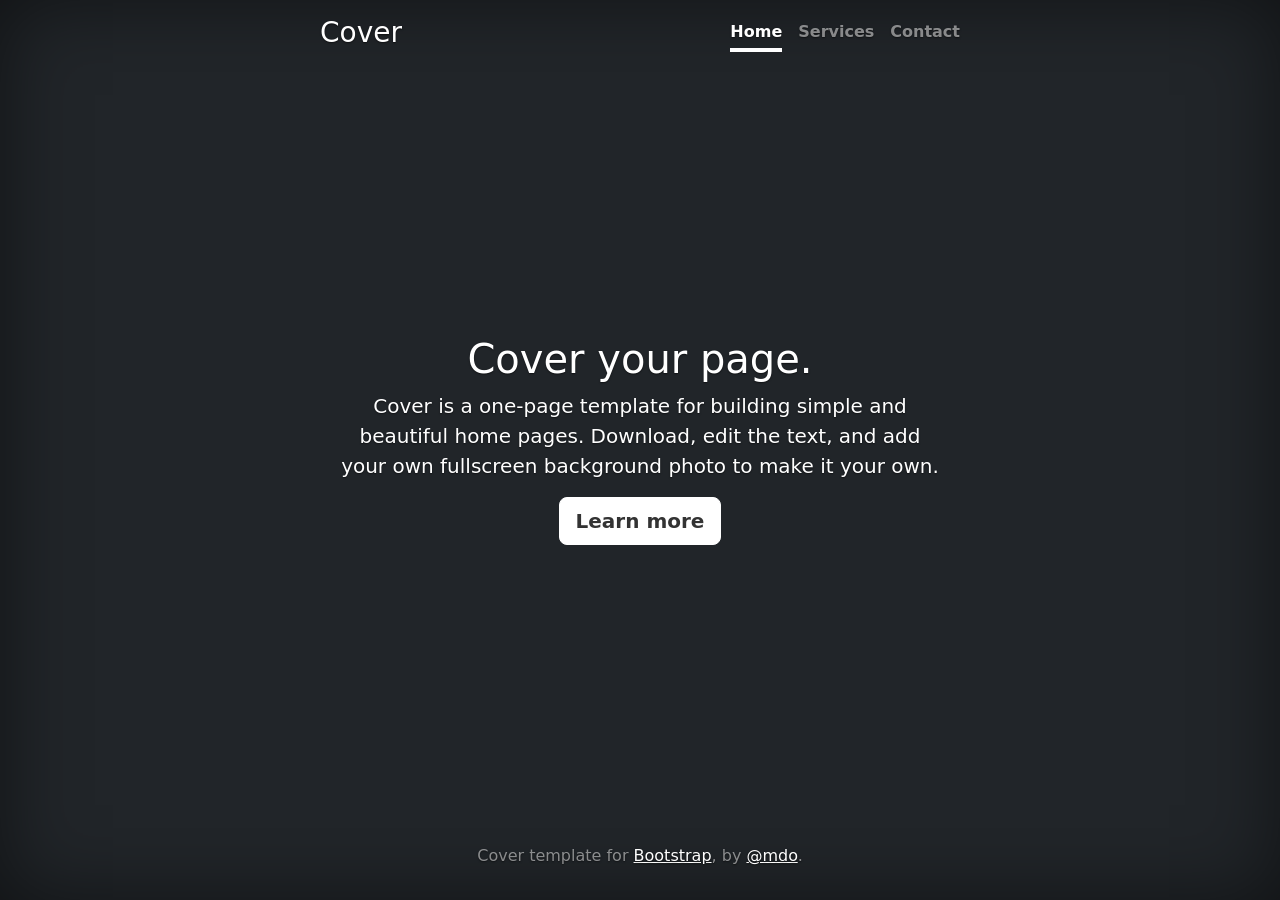
==== contact.html @ ecceadbd "3 pages" ====
<!doctype html>
<html lang="en" class="h-100">
  <head>
    <meta charset="utf-8">
    <meta name="viewport" content="width=device-width, initial-scale=1">
    <meta name="description" content="">
    <meta name="author" content="Mark Otto, Jacob Thornton, and Bootstrap contributors">
    <meta name="generator" content="Hugo 0.79.0">
    <title>Cover Template · Bootstrap v5.0</title>

    <link rel="canonical" href="https://getbootstrap.com/docs/5.0/examples/cover/">

    

    <!-- Bootstrap core CSS -->
<link href="https://cdnjs.cloudflare.com/ajax/libs/twitter-bootstrap/5.0.0-beta1/css/bootstrap.min.css" rel="stylesheet">

    <style>
      .bd-placeholder-img {
        font-size: 1.125rem;
        text-anchor: middle;
        -webkit-user-select: none;
        -moz-user-select: none;
        user-select: none;
      }

      @media (min-width: 768px) {
        .bd-placeholder-img-lg {
          font-size: 3.5rem;
        }
      }
    </style>

    
    <!-- Custom styles for this template -->
    <style>
        /*
 * Globals
 */


/* Custom default button */
.btn-secondary,
.btn-secondary:hover,
.btn-secondary:focus {
  color: #333;
  text-shadow: none; /* Prevent inheritance from `body` */
}


/*
 * Base structure
 */

body {
  text-shadow: 0 .05rem .1rem rgba(0, 0, 0, .5);
  box-shadow: inset 0 0 5rem rgba(0, 0, 0, .5);
}

.cover-container {
  max-width: 42em;
}


/*
 * Header
 */

.nav-masthead .nav-link {
  padding: .25rem 0;
  font-weight: 700;
  color: rgba(255, 255, 255, .5);
  background-color: transparent;
  border-bottom: .25rem solid transparent;
}

.nav-masthead .nav-link:hover,
.nav-masthead .nav-link:focus {
  border-bottom-color: rgba(255, 255, 255, .25);
}

.nav-masthead .nav-link + .nav-link {
  margin-left: 1rem;
}

.nav-masthead .active {
  color: #fff;
  border-bottom-color: #fff;
}

        </style>
  </head>
  <body class="d-flex h-100 text-center text-white bg-dark">
    
<div class="cover-container d-flex w-100 h-100 p-3 mx-auto flex-column">
  <header class="mb-auto">
    <div>
      <h3 class="float-md-start mb-0">Cover</h3>
      <nav class="nav nav-masthead justify-content-center float-md-end">
        <a class="nav-link active" aria-current="page" href="index.html">Home</a>
        <a class="nav-link" href="services.html">Services</a>
        <a class="nav-link" href="contact.html">Contact</a>
      </nav>
    </div>
  </header>

  <main class="px-3">
    <h1>Cover your page.</h1>
    <p class="lead">Cover is a one-page template for building simple and beautiful home pages. Download, edit the text, and add your own fullscreen background photo to make it your own.</p>
    <p class="lead">
      <a href="#" class="btn btn-lg btn-secondary fw-bold border-white bg-white">Learn more</a>
    </p>
  </main>

  <footer class="mt-auto text-white-50">
    <p>Cover template for <a href="https://getbootstrap.com/" class="text-white">Bootstrap</a>, by <a href="https://twitter.com/mdo" class="text-white">@mdo</a>.</p>
  </footer>
</div>


    
  </body>
</html>
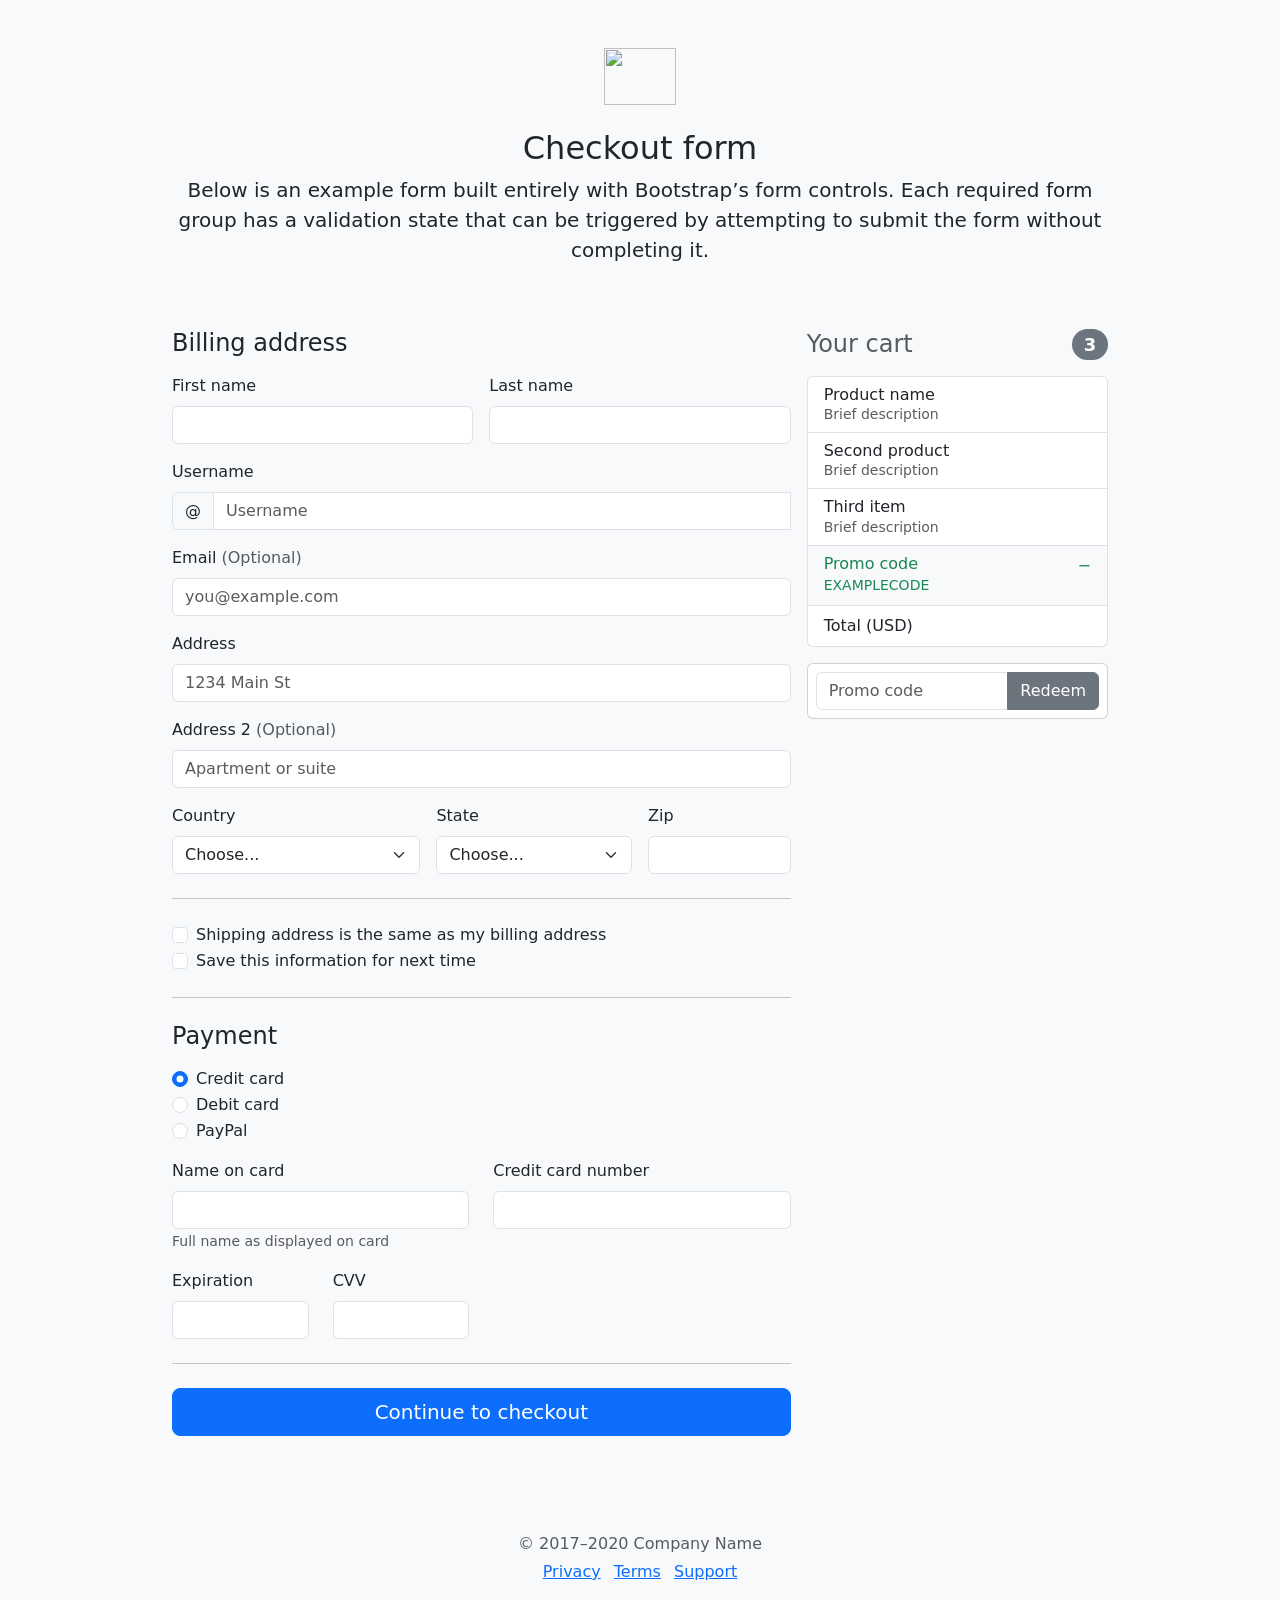
==== commit 4fec4aac: "changes" ====
--- a/contact.html
+++ b/contact.html
@@ -1,14 +1,14 @@
 <!doctype html>
-<html lang="en" class="h-100">
+<html lang="en">
   <head>
     <meta charset="utf-8">
     <meta name="viewport" content="width=device-width, initial-scale=1">
     <meta name="description" content="">
     <meta name="author" content="Mark Otto, Jacob Thornton, and Bootstrap contributors">
     <meta name="generator" content="Hugo 0.79.0">
-    <title>Cover Template · Bootstrap v5.0</title>
-
-    <link rel="canonical" href="https://getbootstrap.com/docs/5.0/examples/cover/">
+    <title>Checkout example · Bootstrap v5.0</title>
+
+    <link rel="canonical" href="https://getbootstrap.com/docs/5.0/examples/checkout/">
 
     
 
@@ -34,90 +34,262 @@
     
     <!-- Custom styles for this template -->
     <style>
-        /*
- * Globals
- */
-
-
-/* Custom default button */
-.btn-secondary,
-.btn-secondary:hover,
-.btn-secondary:focus {
-  color: #333;
-  text-shadow: none; /* Prevent inheritance from `body` */
-}
-
-
-/*
- * Base structure
- */
-
-body {
-  text-shadow: 0 .05rem .1rem rgba(0, 0, 0, .5);
-  box-shadow: inset 0 0 5rem rgba(0, 0, 0, .5);
-}
-
-.cover-container {
-  max-width: 42em;
-}
-
-
-/*
- * Header
- */
-
-.nav-masthead .nav-link {
-  padding: .25rem 0;
-  font-weight: 700;
-  color: rgba(255, 255, 255, .5);
-  background-color: transparent;
-  border-bottom: .25rem solid transparent;
-}
-
-.nav-masthead .nav-link:hover,
-.nav-masthead .nav-link:focus {
-  border-bottom-color: rgba(255, 255, 255, .25);
-}
-
-.nav-masthead .nav-link + .nav-link {
-  margin-left: 1rem;
-}
-
-.nav-masthead .active {
-  color: #fff;
-  border-bottom-color: #fff;
+        .container {
+  max-width: 960px;
 }
 
         </style>
   </head>
-  <body class="d-flex h-100 text-center text-white bg-dark">
+  <body class="bg-light">
     
-<div class="cover-container d-flex w-100 h-100 p-3 mx-auto flex-column">
-  <header class="mb-auto">
-    <div>
-      <h3 class="float-md-start mb-0">Cover</h3>
-      <nav class="nav nav-masthead justify-content-center float-md-end">
-        <a class="nav-link active" aria-current="page" href="index.html">Home</a>
-        <a class="nav-link" href="services.html">Services</a>
-        <a class="nav-link" href="contact.html">Contact</a>
-      </nav>
+<div class="container">
+  <main>
+    <div class="py-5 text-center">
+      <img class="d-block mx-auto mb-4" src="https://ajanuw.gallerycdn.vsassets.io/extensions/ajanuw/bs5/0.2.0/1611331450106/Microsoft.VisualStudio.Services.Icons.Default" alt="" width="72" height="57">
+      <h2>Checkout form</h2>
+      <p class="lead">Below is an example form built entirely with Bootstrap’s form controls. Each required form group has a validation state that can be triggered by attempting to submit the form without completing it.</p>
     </div>
-  </header>
-
-  <main class="px-3">
-    <h1>Cover your page.</h1>
-    <p class="lead">Cover is a one-page template for building simple and beautiful home pages. Download, edit the text, and add your own fullscreen background photo to make it your own.</p>
-    <p class="lead">
-      <a href="#" class="btn btn-lg btn-secondary fw-bold border-white bg-white">Learn more</a>
-    </p>
+
+    <div class="row g-3">
+      <div class="col-md-5 col-lg-4 order-md-last">
+        <h4 class="d-flex justify-content-between align-items-center mb-3">
+          <span class="text-muted">Your cart</span>
+          <span class="badge bg-secondary rounded-pill">3</span>
+        </h4>
+        <ul class="list-group mb-3">
+          <li class="list-group-item d-flex justify-content-between lh-sm">
+            <div>
+              <h6 class="my-0">Product name</h6>
+              <small class="text-muted">Brief description</small>
+            </div>
+            <span class="text-muted"></span>
+          </li>
+          <li class="list-group-item d-flex justify-content-between lh-sm">
+            <div>
+              <h6 class="my-0">Second product</h6>
+              <small class="text-muted">Brief description</small>
+            </div>
+            <span class="text-muted"></span>
+          </li>
+          <li class="list-group-item d-flex justify-content-between lh-sm">
+            <div>
+              <h6 class="my-0">Third item</h6>
+              <small class="text-muted">Brief description</small>
+            </div>
+            <span class="text-muted"></span>
+          </li>
+          <li class="list-group-item d-flex justify-content-between bg-light">
+            <div class="text-success">
+              <h6 class="my-0">Promo code</h6>
+              <small>EXAMPLECODE</small>
+            </div>
+            <span class="text-success">−</span>
+          </li>
+          <li class="list-group-item d-flex justify-content-between">
+            <span>Total (USD)</span>
+            <strong></strong>
+          </li>
+        </ul>
+
+        <form class="card p-2">
+          <div class="input-group">
+            <input type="text" class="form-control" placeholder="Promo code">
+            <button type="submit" class="btn btn-secondary">Redeem</button>
+          </div>
+        </form>
+      </div>
+      <div class="col-md-7 col-lg-8">
+        <h4 class="mb-3">Billing address</h4>
+        <form class="needs-validation" novalidate>
+          <div class="row g-3">
+            <div class="col-sm-6">
+              <label for="firstName" class="form-label">First name</label>
+              <input type="text" class="form-control" id="firstName" placeholder="" value="" required>
+              <div class="invalid-feedback">
+                Valid first name is required.
+              </div>
+            </div>
+
+            <div class="col-sm-6">
+              <label for="lastName" class="form-label">Last name</label>
+              <input type="text" class="form-control" id="lastName" placeholder="" value="" required>
+              <div class="invalid-feedback">
+                Valid last name is required.
+              </div>
+            </div>
+
+            <div class="col-12">
+              <label for="username" class="form-label">Username</label>
+              <div class="input-group">
+                <span class="input-group-text">@</span>
+                <input type="text" class="form-control" id="username" placeholder="Username" required>
+              <div class="invalid-feedback">
+                  Your username is required.
+                </div>
+              </div>
+            </div>
+
+            <div class="col-12">
+              <label for="email" class="form-label">Email <span class="text-muted">(Optional)</span></label>
+              <input type="email" class="form-control" id="email" placeholder="you@example.com">
+              <div class="invalid-feedback">
+                Please enter a valid email address for shipping updates.
+              </div>
+            </div>
+
+            <div class="col-12">
+              <label for="address" class="form-label">Address</label>
+              <input type="text" class="form-control" id="address" placeholder="1234 Main St" required>
+              <div class="invalid-feedback">
+                Please enter your shipping address.
+              </div>
+            </div>
+
+            <div class="col-12">
+              <label for="address2" class="form-label">Address 2 <span class="text-muted">(Optional)</span></label>
+              <input type="text" class="form-control" id="address2" placeholder="Apartment or suite">
+            </div>
+
+            <div class="col-md-5">
+              <label for="country" class="form-label">Country</label>
+              <select class="form-select" id="country" required>
+                <option value="">Choose...</option>
+                <option>United States</option>
+              </select>
+              <div class="invalid-feedback">
+                Please select a valid country.
+              </div>
+            </div>
+
+            <div class="col-md-4">
+              <label for="state" class="form-label">State</label>
+              <select class="form-select" id="state" required>
+                <option value="">Choose...</option>
+                <option>California</option>
+              </select>
+              <div class="invalid-feedback">
+                Please provide a valid state.
+              </div>
+            </div>
+
+            <div class="col-md-3">
+              <label for="zip" class="form-label">Zip</label>
+              <input type="text" class="form-control" id="zip" placeholder="" required>
+              <div class="invalid-feedback">
+                Zip code required.
+              </div>
+            </div>
+          </div>
+
+          <hr class="my-4">
+
+          <div class="form-check">
+            <input type="checkbox" class="form-check-input" id="same-address">
+            <label class="form-check-label" for="same-address">Shipping address is the same as my billing address</label>
+          </div>
+
+          <div class="form-check">
+            <input type="checkbox" class="form-check-input" id="save-info">
+            <label class="form-check-label" for="save-info">Save this information for next time</label>
+          </div>
+
+          <hr class="my-4">
+
+          <h4 class="mb-3">Payment</h4>
+
+          <div class="my-3">
+            <div class="form-check">
+              <input id="credit" name="paymentMethod" type="radio" class="form-check-input" checked required>
+              <label class="form-check-label" for="credit">Credit card</label>
+            </div>
+            <div class="form-check">
+              <input id="debit" name="paymentMethod" type="radio" class="form-check-input" required>
+              <label class="form-check-label" for="debit">Debit card</label>
+            </div>
+            <div class="form-check">
+              <input id="paypal" name="paymentMethod" type="radio" class="form-check-input" required>
+              <label class="form-check-label" for="paypal">PayPal</label>
+            </div>
+          </div>
+
+          <div class="row gy-3">
+            <div class="col-md-6">
+              <label for="cc-name" class="form-label">Name on card</label>
+              <input type="text" class="form-control" id="cc-name" placeholder="" required>
+              <small class="text-muted">Full name as displayed on card</small>
+              <div class="invalid-feedback">
+                Name on card is required
+              </div>
+            </div>
+
+            <div class="col-md-6">
+              <label for="cc-number" class="form-label">Credit card number</label>
+              <input type="text" class="form-control" id="cc-number" placeholder="" required>
+              <div class="invalid-feedback">
+                Credit card number is required
+              </div>
+            </div>
+
+            <div class="col-md-3">
+              <label for="cc-expiration" class="form-label">Expiration</label>
+              <input type="text" class="form-control" id="cc-expiration" placeholder="" required>
+              <div class="invalid-feedback">
+                Expiration date required
+              </div>
+            </div>
+
+            <div class="col-md-3">
+              <label for="cc-cvv" class="form-label">CVV</label>
+              <input type="text" class="form-control" id="cc-cvv" placeholder="" required>
+              <div class="invalid-feedback">
+                Security code required
+              </div>
+            </div>
+          </div>
+
+          <hr class="my-4">
+
+          <button class="w-100 btn btn-primary btn-lg" type="submit">Continue to checkout</button>
+        </form>
+      </div>
+    </div>
   </main>
 
-  <footer class="mt-auto text-white-50">
-    <p>Cover template for <a href="https://getbootstrap.com/" class="text-white">Bootstrap</a>, by <a href="https://twitter.com/mdo" class="text-white">@mdo</a>.</p>
+  <footer class="my-5 pt-5 text-muted text-center text-small">
+    <p class="mb-1">&copy; 2017–2020 Company Name</p>
+    <ul class="list-inline">
+      <li class="list-inline-item"><a href="#">Privacy</a></li>
+      <li class="list-inline-item"><a href="#">Terms</a></li>
+      <li class="list-inline-item"><a href="#">Support</a></li>
+    </ul>
   </footer>
 </div>
 
 
-    
+    <script src="https://cdnjs.cloudflare.com/ajax/libs/twitter-bootstrap/5.0.0-beta1/js/bootstrap.bundle.min.js"></script>
+
+      <script>
+        // Example starter JavaScript for disabling form submissions if there are invalid fields
+(function () {
+  'use strict'
+
+  // Fetch all the forms we want to apply custom Bootstrap validation styles to
+  var forms = document.querySelectorAll('.needs-validation')
+
+  // Loop over them and prevent submission
+  Array.prototype.slice.call(forms)
+    .forEach(function (form) {
+      form.addEventListener('submit', function (event) {
+        if (!form.checkValidity()) {
+          event.preventDefault()
+          event.stopPropagation()
+        }
+
+        form.classList.add('was-validated')
+      }, false)
+    })
+})()
+
+        </script>
   </body>
 </html>
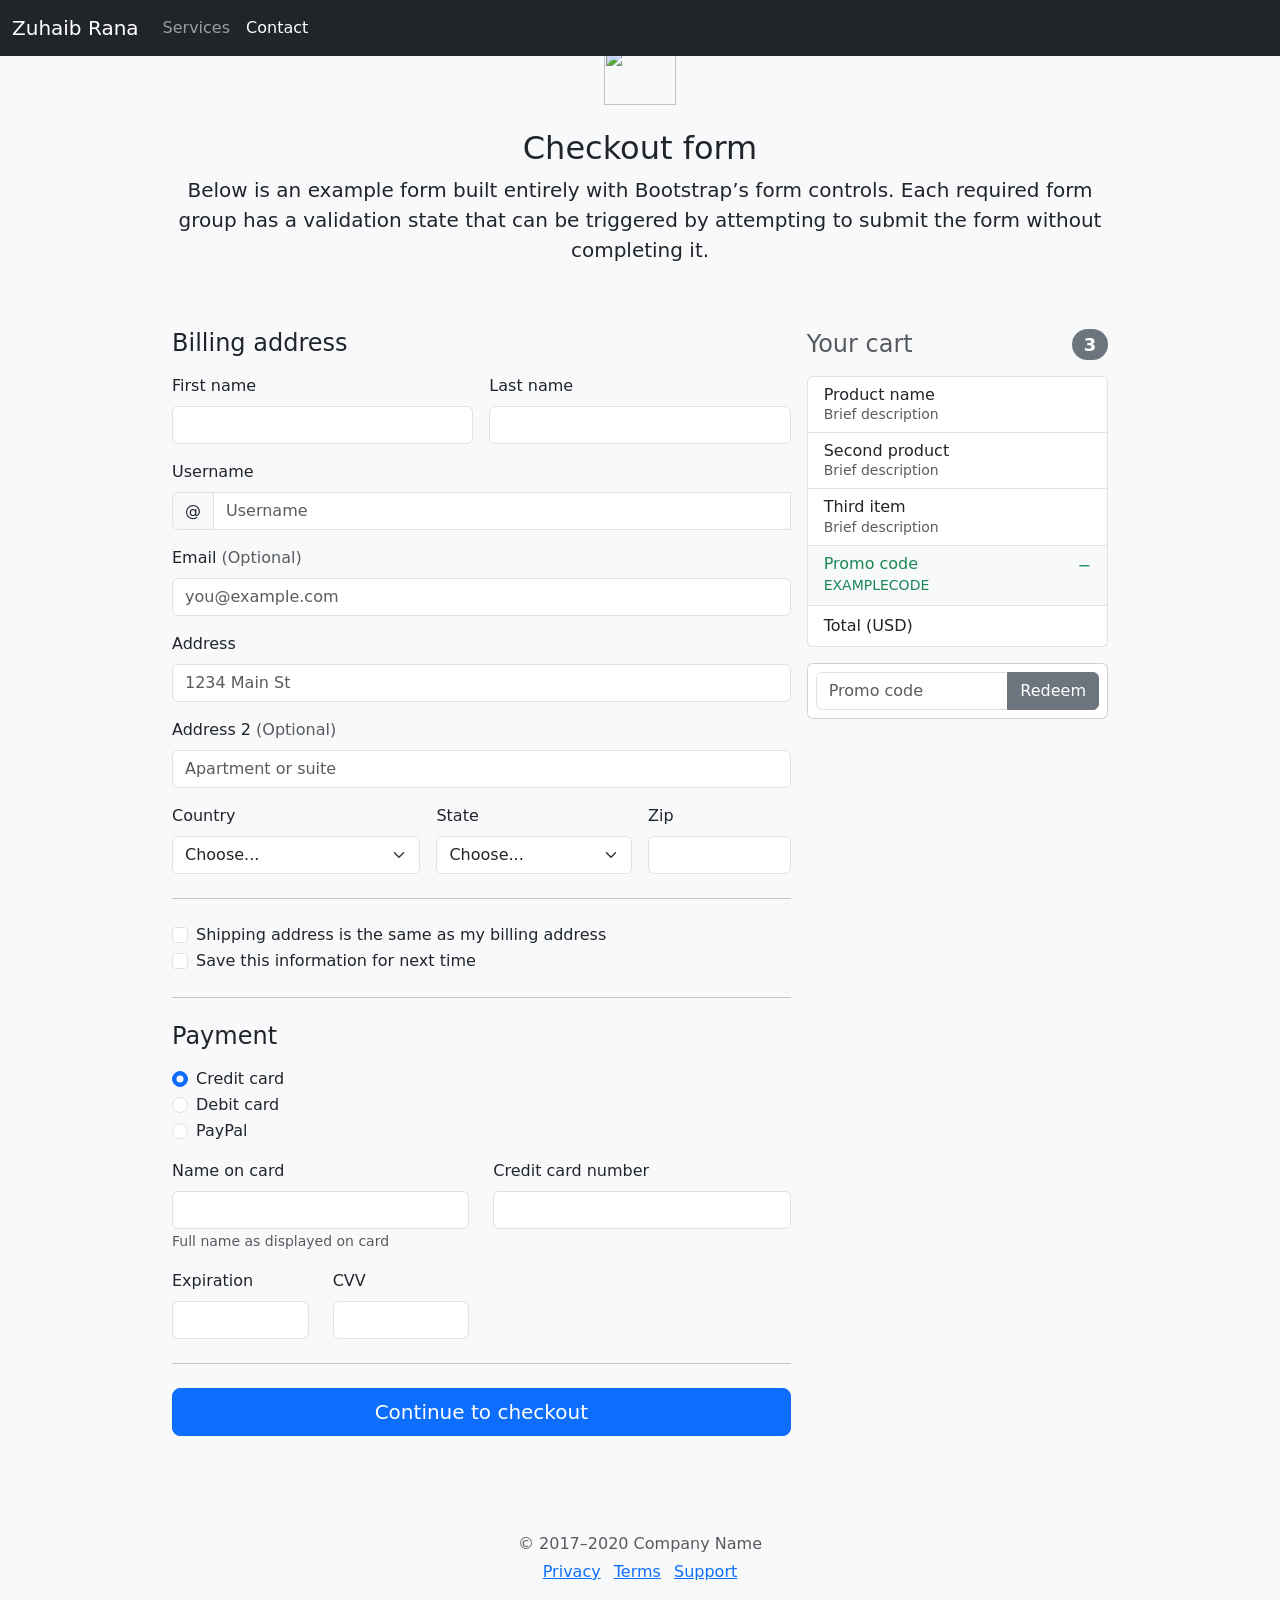
==== commit 48a83fc0: "nav fixed" ====
--- a/contact.html
+++ b/contact.html
@@ -41,6 +41,26 @@
         </style>
   </head>
   <body class="bg-light">
+    <header>
+        <nav class="navbar navbar-expand-md navbar-dark fixed-top bg-dark">
+          <div class="container-fluid">
+            <a class="navbar-brand" href="index">Zuhaib Rana</a>
+            <button class="navbar-toggler" type="button" data-bs-toggle="collapse" data-bs-target="#navbarCollapse" aria-controls="navbarCollapse" aria-expanded="false" aria-label="Toggle navigation">
+              <span class="navbar-toggler-icon"></span>
+            </button>
+            <div class="collapse navbar-collapse" id="navbarCollapse">
+              <ul class="navbar-nav me-auto mb-2 mb-md-0">
+                <li class="nav-item">
+                  <a class="nav-link" href="services">Services</a>
+                </li>
+                <li class="nav-item">
+                  <a class="nav-link active" href="contact">Contact</a>
+                </li>
+              </ul>
+            </div>
+          </div>
+        </nav>
+      </header>
     
 <div class="container">
   <main>
